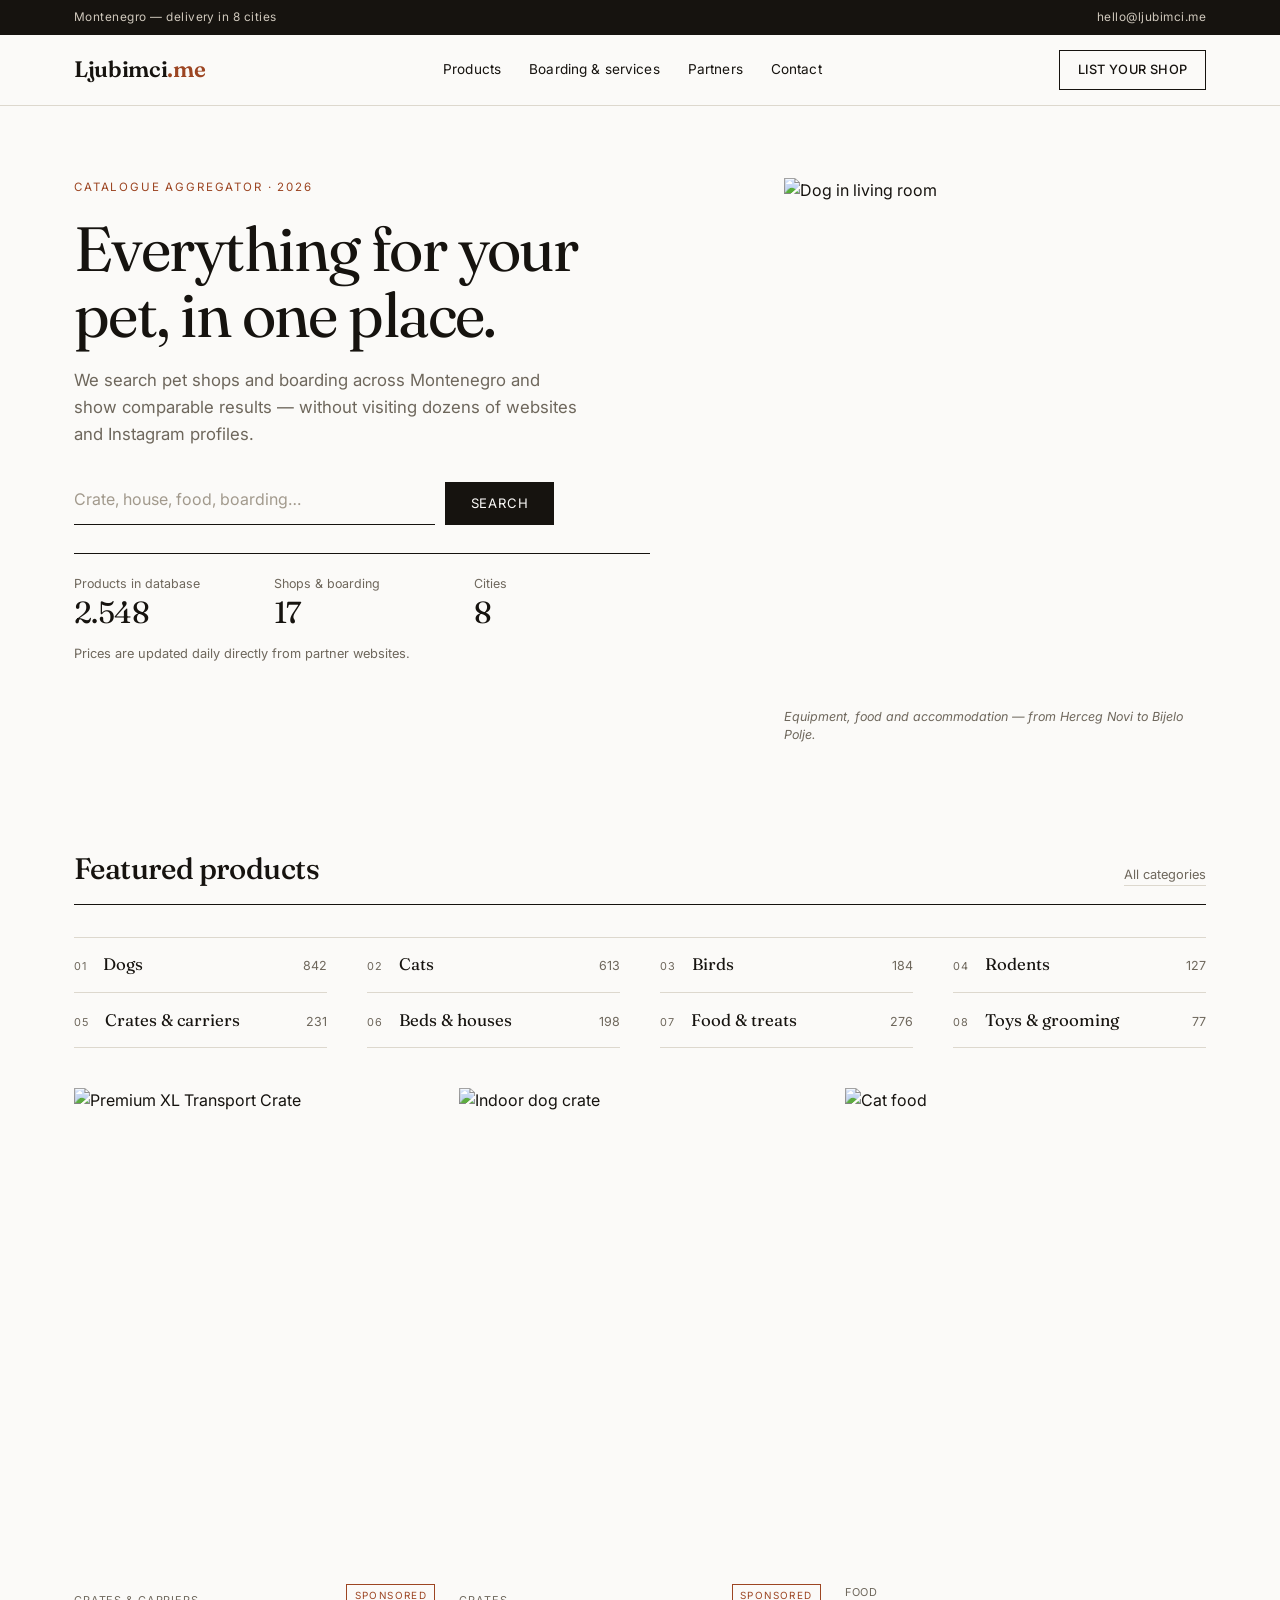
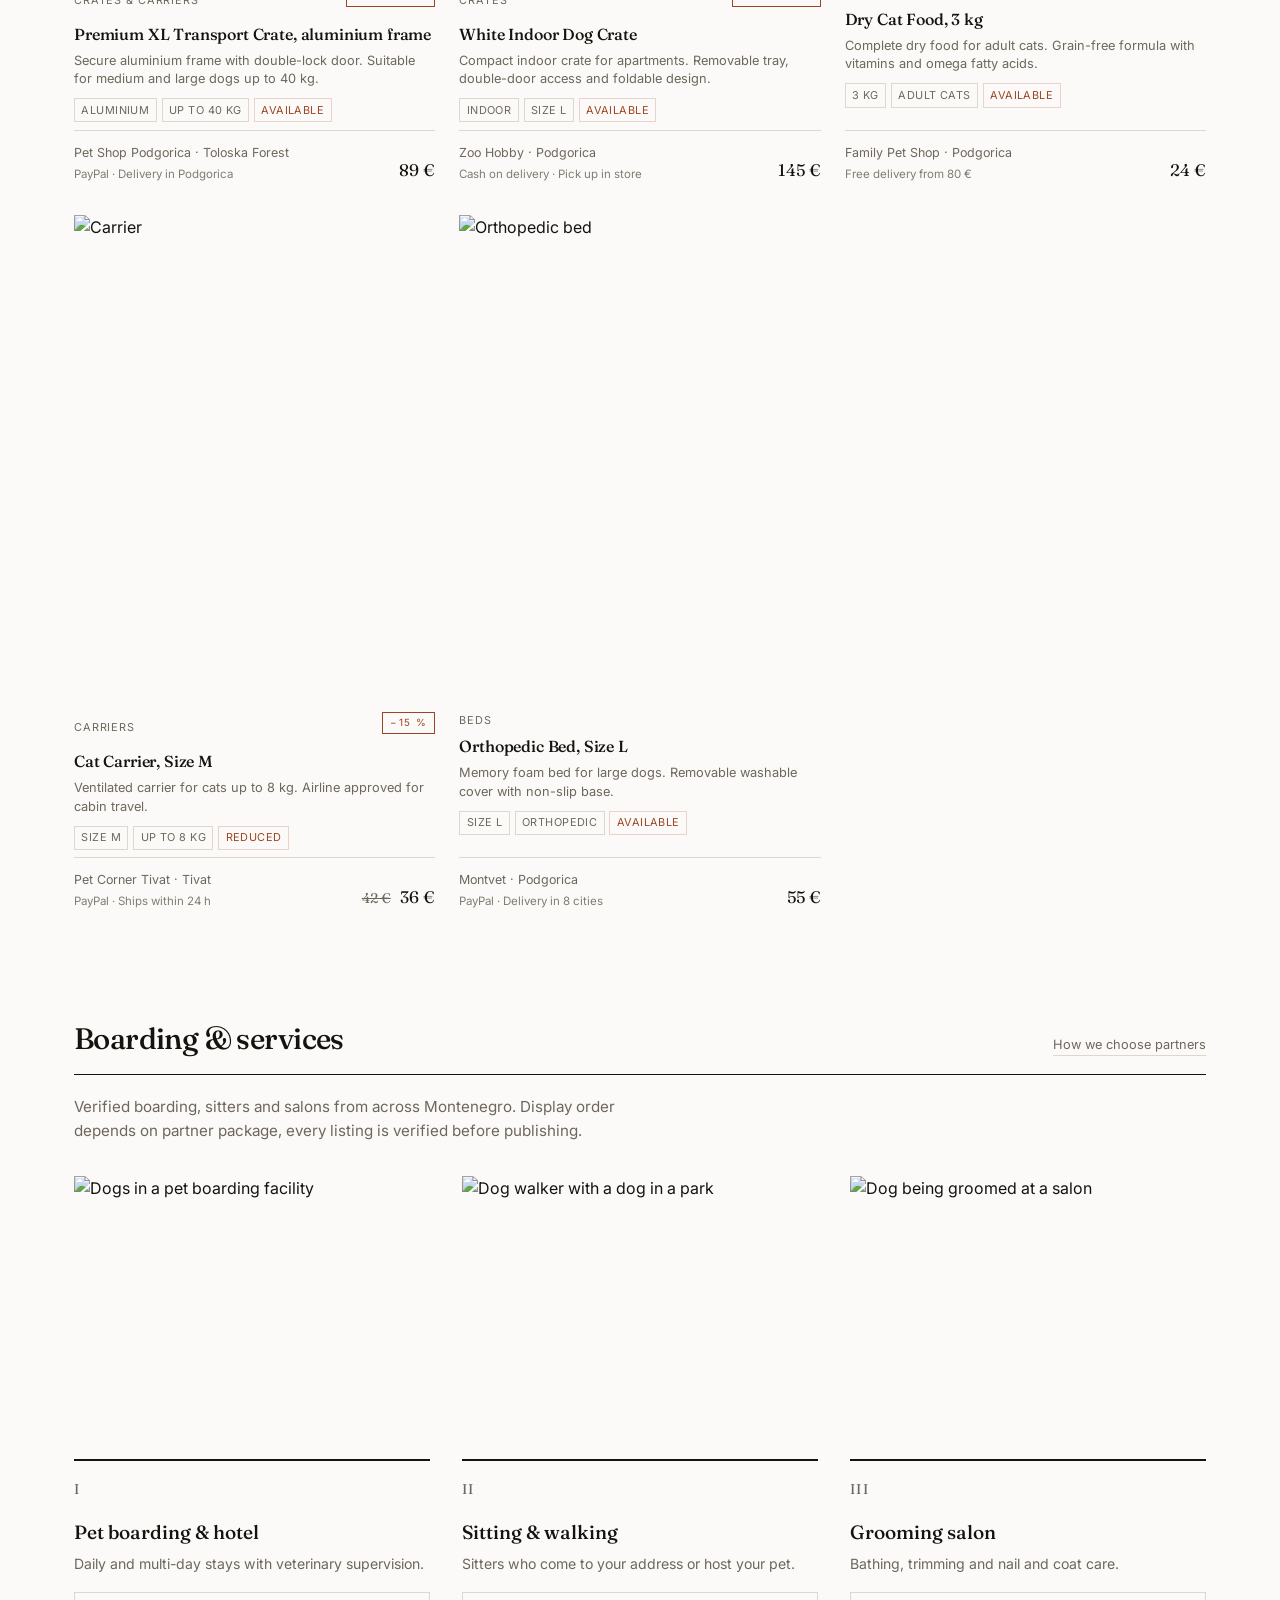
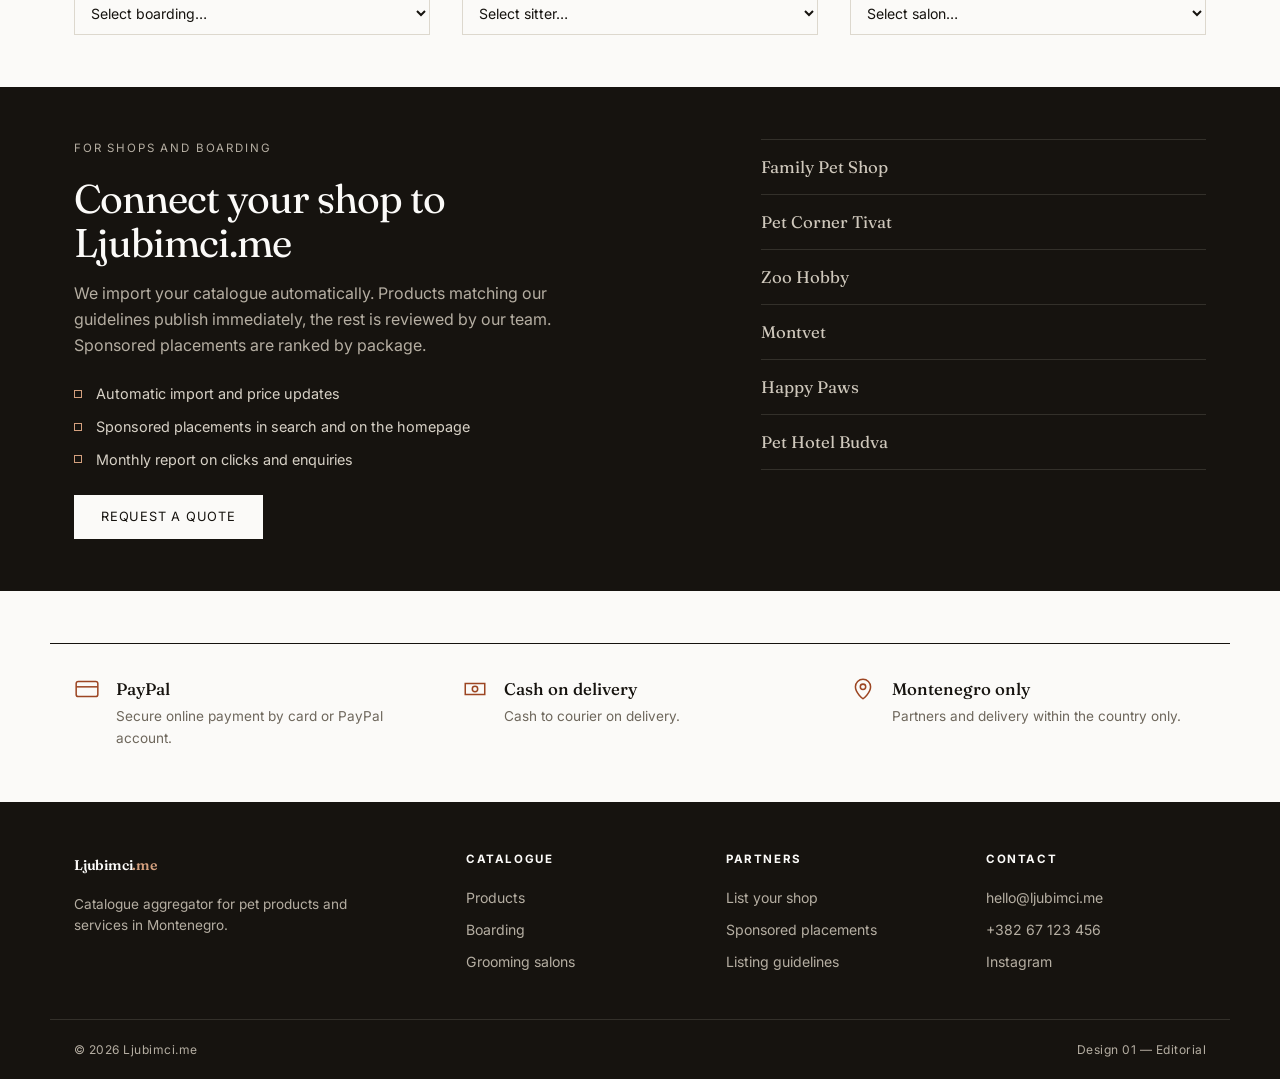
==== designs/01-editorial/index.html @ 00465221 "Add Ljubimci.me landing page prototypes hub and eight designs." ====
<!DOCTYPE html>
<html lang="en">
<head>
<meta charset="UTF-8">
<meta name="viewport" content="width=device-width, initial-scale=1.0">
<meta name="description" content="Ljubimci.me — all pet shops and boarding in Montenegro in one place.">
<title>Ljubimci.me — Editorial</title>
<link rel="preconnect" href="https://fonts.googleapis.com">
<link rel="preconnect" href="https://fonts.gstatic.com" crossorigin>
<link href="https://fonts.googleapis.com/css2?family=Fraunces:opsz,wght@9..144,400;9..144,500;9..144,600&family=Inter:wght@400;500;600&display=swap" rel="stylesheet">
<link rel="stylesheet" href="../../shared/reset.css">
<link rel="stylesheet" href="styles.css">
</head>
<body>

<div class="topline">
  <div class="wrap topline__in">
    <span>Montenegro — delivery in 8 cities</span>
    <a href="mailto:hello@ljubimci.me">hello@ljubimci.me</a>
  </div>
</div>

<header class="masthead">
  <div class="wrap masthead__in">
    <a href="#" class="wordmark">Ljubimci<em>.me</em></a>
    <input type="checkbox" id="nav" class="navcheck sr-only">
    <label for="nav" class="burger" aria-label="Menu"><span></span><span></span></label>
    <nav class="nav">
      <a href="#proizvodi">Products</a>
      <a href="#usluge">Boarding & services</a>
      <a href="#partneri">Partners</a>
      <a href="#kontakt">Contact</a>
    </nav>
    <a href="#partneri" class="masthead__cta">List your shop</a>
  </div>
</header>

<main>

  <section class="lede">
    <div class="wrap lede__grid">
      <div class="lede__text">
        <p class="kicker">Catalogue aggregator · 2026</p>
        <h1>Everything for your pet, in one place.</h1>
        <p class="standfirst">We search pet shops and boarding across Montenegro and show comparable results — without visiting dozens of websites and Instagram profiles.</p>
        <form class="find" role="search">
          <label for="q" class="sr-only">Search</label>
          <input id="q" type="search" placeholder="Crate, house, food, boarding…">
          <button type="submit">Search</button>
        </form>
        <div class="lede__meta">
          <dl>
            <div><dt>Products in database</dt><dd>2.548</dd></div>
            <div><dt>Shops & boarding</dt><dd>17</dd></div>
            <div><dt>Cities</dt><dd>8</dd></div>
          </dl>
          <p class="lede__note">Prices are updated daily directly from partner websites.</p>
        </div>
      </div>
      <aside class="lede__aside">
        <figure class="lede__photo">
          <img src="https://images.unsplash.com/photo-1450778869180-41d0601e046e?w=800&amp;h=1000&amp;fit=crop" alt="Dog in living room">
          <figcaption>Equipment, food and accommodation — from Herceg Novi to Bijelo Polje.</figcaption>
        </figure>
      </aside>
    </div>
  </section>

  <section class="section" id="proizvodi">
    <div class="wrap">
      <div class="rule">
        <h2>Featured products</h2>
        <a href="#" class="rule__link">All categories</a>
      </div>

      <nav class="cats" aria-label="Categories">
        <ol class="cats__list">
          <li><a href="#"><span>01</span> Dogs <em>842</em></a></li>
          <li><a href="#"><span>02</span> Cats <em>613</em></a></li>
          <li><a href="#"><span>03</span> Birds <em>184</em></a></li>
          <li><a href="#"><span>04</span> Rodents <em>127</em></a></li>
          <li><a href="#"><span>05</span> Crates & carriers <em>231</em></a></li>
          <li><a href="#"><span>06</span> Beds & houses <em>198</em></a></li>
          <li><a href="#"><span>07</span> Food & treats <em>276</em></a></li>
          <li><a href="#"><span>08</span> Toys & grooming <em>77</em></a></li>
        </ol>
      </nav>

      <div class="products">
        <article class="product">
          <a href="#">
            <img src="https://images.pexels.com/photos/28468158/pexels-photo-28468158.jpeg?auto=compress&amp;cs=tinysrgb&amp;w=700" alt="Premium XL Transport Crate">
            <div class="product__body">
              <div class="product__top">
                <span class="product__cat">Crates & carriers</span>
                <span class="tag">Sponsored</span>
              </div>
              <h3>Premium XL Transport Crate, aluminium frame</h3>
              <p class="product__desc">Secure aluminium frame with double-lock door. Suitable for medium and large dogs up to 40 kg.</p>
              <ul class="product__specs">
                <li>Aluminium</li>
                <li>Up to 40 kg</li>
                <li>Available</li>
              </ul>
              <footer class="product__foot">
                <div>
                  <p class="byline">Pet Shop Podgorica · Toloska Forest</p>
                  <p class="product__meta">PayPal · Delivery in Podgorica</p>
                </div>
                <p class="price">89 €</p>
              </footer>
            </div>
          </a>
        </article>
        <article class="product">
          <a href="#">
            <img src="https://images.pexels.com/photos/28922232/pexels-photo-28922232.jpeg?auto=compress&amp;cs=tinysrgb&amp;w=700" alt="Indoor dog crate">
            <div class="product__body">
              <div class="product__top">
                <span class="product__cat">Crates</span>
                <span class="tag">Sponsored</span>
              </div>
              <h3>White Indoor Dog Crate</h3>
              <p class="product__desc">Compact indoor crate for apartments. Removable tray, double-door access and foldable design.</p>
              <ul class="product__specs">
                <li>Indoor</li>
                <li>Size L</li>
                <li>Available</li>
              </ul>
              <footer class="product__foot">
                <div>
                  <p class="byline">Zoo Hobby · Podgorica</p>
                  <p class="product__meta">Cash on delivery · Pick up in store</p>
                </div>
                <p class="price">145 €</p>
              </footer>
            </div>
          </a>
        </article>
        <article class="product">
          <a href="#">
            <img src="https://images.unsplash.com/photo-1558993457-4bc6ec2c3734?w=700&amp;h=700&amp;fit=crop" alt="Cat food">
            <div class="product__body">
              <span class="product__cat">Food</span>
              <h3>Dry Cat Food, 3 kg</h3>
              <p class="product__desc">Complete dry food for adult cats. Grain-free formula with vitamins and omega fatty acids.</p>
              <ul class="product__specs">
                <li>3 kg</li>
                <li>Adult cats</li>
                <li>Available</li>
              </ul>
              <footer class="product__foot">
                <div>
                  <p class="byline">Family Pet Shop · Podgorica</p>
                  <p class="product__meta">Free delivery from 80 €</p>
                </div>
                <p class="price">24 €</p>
              </footer>
            </div>
          </a>
        </article>
        <article class="product">
          <a href="#">
            <img src="https://images.pexels.com/photos/10875389/pexels-photo-10875389.jpeg?auto=compress&amp;cs=tinysrgb&amp;w=700" alt="Carrier">
            <div class="product__body">
              <div class="product__top">
                <span class="product__cat">Carriers</span>
                <span class="tag tag--sale">−15 %</span>
              </div>
              <h3>Cat Carrier, Size M</h3>
              <p class="product__desc">Ventilated carrier for cats up to 8 kg. Airline approved for cabin travel.</p>
              <ul class="product__specs">
                <li>Size M</li>
                <li>Up to 8 kg</li>
                <li>Reduced</li>
              </ul>
              <footer class="product__foot">
                <div>
                  <p class="byline">Pet Corner Tivat · Tivat</p>
                  <p class="product__meta">PayPal · Ships within 24 h</p>
                </div>
                <p class="price"><s>42 €</s> 36 €</p>
              </footer>
            </div>
          </a>
        </article>
        <article class="product">
          <a href="#">
            <img src="https://images.unsplash.com/photo-1562039479-3d5221c1511f?w=700&amp;h=700&amp;fit=crop" alt="Orthopedic bed">
            <div class="product__body">
              <span class="product__cat">Beds</span>
              <h3>Orthopedic Bed, Size L</h3>
              <p class="product__desc">Memory foam bed for large dogs. Removable washable cover with non-slip base.</p>
              <ul class="product__specs">
                <li>Size L</li>
                <li>Orthopedic</li>
                <li>Available</li>
              </ul>
              <footer class="product__foot">
                <div>
                  <p class="byline">Montvet · Podgorica</p>
                  <p class="product__meta">PayPal · Delivery in 8 cities</p>
                </div>
                <p class="price">55 €</p>
              </footer>
            </div>
          </a>
        </article>
      </div>
    </div>
  </section>

  <section class="section" id="usluge">
    <div class="wrap">
      <div class="rule">
        <h2>Boarding & services</h2>
        <a href="#" class="rule__link">How we choose partners</a>
      </div>
      <p class="section__intro">Verified boarding, sitters and salons from across Montenegro. Display order depends on partner package, every listing is verified before publishing.</p>

      <div class="svc">
        <article>
          <figure class="svc__photo">
            <img src="https://images.unsplash.com/photo-1548199973-03cce0bbc87b?w=600&amp;h=450&amp;fit=crop" alt="Dogs in a pet boarding facility">
          </figure>
          <div class="svc__body">
            <p class="svc__num">I</p>
            <h3>Pet boarding & hotel</h3>
            <p>Daily and multi-day stays with veterinary supervision.</p>
            <label class="sr-only" for="s1">Select boarding</label>
            <select id="s1">
              <option>Select boarding…</option>
              <option>Happy Paws, Podgorica — from 15 €/day</option>
              <option>Pet Hotel Budva — from 12 €/day</option>
              <option>Care4Pets, Nikšić — from 10 €/day</option>
            </select>
          </div>
        </article>
        <article>
          <figure class="svc__photo">
            <img src="https://images.pexels.com/photos/9078745/pexels-photo-9078745.jpeg?auto=compress&amp;cs=tinysrgb&amp;w=600&amp;h=450&amp;fit=crop" alt="Dog walker with a dog in a park">
          </figure>
          <div class="svc__body">
            <p class="svc__num">II</p>
            <h3>Sitting & walking</h3>
            <p>Sitters who come to your address or host your pet.</p>
            <label class="sr-only" for="s2">Select sitter</label>
            <select id="s2">
              <option>Select sitter…</option>
              <option>Pet Sitter CG — from 8 €/hr</option>
              <option>Pets on Holiday — from 7 €/hr</option>
            </select>
          </div>
        </article>
        <article>
          <figure class="svc__photo">
            <img src="https://images.pexels.com/photos/6235243/pexels-photo-6235243.jpeg?auto=compress&amp;cs=tinysrgb&amp;w=600&amp;h=450&amp;fit=crop" alt="Dog being groomed at a salon">
          </figure>
          <div class="svc__body">
            <p class="svc__num">III</p>
            <h3>Grooming salon</h3>
            <p>Bathing, trimming and nail and coat care.</p>
            <label class="sr-only" for="s3">Select salon</label>
            <select id="s3">
              <option>Select salon…</option>
              <option>Happy Paws Salon — from 20 €</option>
              <option>Pet Style Bar, Tivat — from 18 €</option>
            </select>
          </div>
        </article>
      </div>
    </div>
  </section>

  <section class="section section--dark" id="partneri">
    <div class="wrap partner">
      <div>
        <p class="kicker kicker--light">For shops and boarding</p>
        <h2>Connect your shop to Ljubimci.me</h2>
        <p>We import your catalogue automatically. Products matching our guidelines publish immediately, the rest is reviewed by our team. Sponsored placements are ranked by package.</p>
        <ul class="ticks">
          <li>Automatic import and price updates</li>
          <li>Sponsored placements in search and on the homepage</li>
          <li>Monthly report on clicks and enquiries</li>
        </ul>
        <a href="#kontakt" class="btn-light">Request a quote</a>
      </div>
      <ul class="roster">
        <li>Family Pet Shop</li>
        <li>Pet Corner Tivat</li>
        <li>Zoo Hobby</li>
        <li>Montvet</li>
        <li>Happy Paws</li>
        <li>Pet Hotel Budva</li>
      </ul>
    </div>
  </section>

  <section class="section">
    <div class="wrap pay">
      <div class="pay__item">
        <svg viewBox="0 0 24 24" fill="none" stroke="currentColor" stroke-width="1.4" aria-hidden="true"><rect x="2" y="5" width="20" height="14" rx="2"/><path d="M2 10h20"/></svg>
        <div><h3>PayPal</h3><p>Secure online payment by card or PayPal account.</p></div>
      </div>
      <div class="pay__item">
        <svg viewBox="0 0 24 24" fill="none" stroke="currentColor" stroke-width="1.4" aria-hidden="true"><path d="M3 7h18v10H3z"/><circle cx="12" cy="12" r="2.5"/></svg>
        <div><h3>Cash on delivery</h3><p>Cash to courier on delivery.</p></div>
      </div>
      <div class="pay__item">
        <svg viewBox="0 0 24 24" fill="none" stroke="currentColor" stroke-width="1.4" aria-hidden="true"><path d="M12 21s7-5.2 7-11a7 7 0 1 0-14 0c0 5.8 7 11 7 11z"/><circle cx="12" cy="10" r="2.5"/></svg>
        <div><h3>Montenegro only</h3><p>Partners and delivery within the country only.</p></div>
      </div>
    </div>
  </section>

</main>

<footer class="foot" id="kontakt">
  <div class="wrap foot__in">
    <div>
      <a href="#" class="wordmark wordmark--light">Ljubimci<em>.me</em></a>
      <p>Catalogue aggregator for pet products and services in Montenegro.</p>
    </div>
    <div>
      <h4>Catalogue</h4>
      <a href="#proizvodi">Products</a>
      <a href="#usluge">Boarding</a>
      <a href="#usluge">Grooming salons</a>
    </div>
    <div>
      <h4>Partners</h4>
      <a href="#partneri">List your shop</a>
      <a href="#partneri">Sponsored placements</a>
      <a href="#partneri">Listing guidelines</a>
    </div>
    <div>
      <h4>Contact</h4>
      <a href="mailto:hello@ljubimci.me">hello@ljubimci.me</a>
      <a href="tel:+38267123456">+382 67 123 456</a>
      <a href="#">Instagram</a>
    </div>
  </div>
  <div class="wrap foot__base"><p>© 2026 Ljubimci.me</p><p>Design 01 — Editorial</p></div>
</footer>

</body>
</html>
---- designs/01-editorial/styles.css ----
/* ==========================================================================
   Design 01 — Editorial
   Serif display type, hairline rules, asymmetric magazine grid, ink on paper.
   ========================================================================== */

:root {
  --ink: #16130F;
  --paper: #FBFAF8;
  --tint: #F2EFE9;
  --rust: #9C4522;
  --line: #DDD8CE;
  --muted: #6E675C;
  --serif: 'Fraunces', Georgia, serif;
  --sans: 'Inter', system-ui, sans-serif;
  --wrap: 1180px;
}

body {
  font-family: var(--sans);
  background: var(--paper);
  color: var(--ink);
  line-height: 1.6;
  font-size: 16px;
}

.wrap {
  width: 100%;
  max-width: var(--wrap);
  margin-inline: auto;
  padding-inline: 1.5rem;
}

/* --- staggered entrance ------------------------------------------------- */
@keyframes rise {
  from { opacity: 0; transform: translateY(14px); }
  to   { opacity: 1; transform: none; }
}

.lede__text > *,
.lede__aside {
  animation: rise 0.7s cubic-bezier(0.2, 0.7, 0.3, 1) backwards;
}
.lede__text > *:nth-child(1) { animation-delay: 0.05s; }
.lede__text > *:nth-child(2) { animation-delay: 0.12s; }
.lede__text > *:nth-child(3) { animation-delay: 0.19s; }
.lede__text > *:nth-child(4) { animation-delay: 0.26s; }
.lede__text > *:nth-child(5) { animation-delay: 0.33s; }
.lede__aside { animation-delay: 0.3s; }

/* --- topline ------------------------------------------------------------ */
.topline {
  background: var(--ink);
  color: #CFC8BC;
  font-size: 0.74rem;
  letter-spacing: 0.04em;
}

.topline__in {
  display: flex;
  justify-content: space-between;
  gap: 1rem;
  padding-block: 0.5rem;
}

.topline a:hover { color: #fff; }

/* --- masthead ---------------------------------------------------------- */
.masthead {
  border-bottom: 1px solid var(--line);
  background: var(--paper);
  position: sticky;
  top: 0;
  z-index: 50;
}

.masthead__in {
  display: flex;
  align-items: center;
  justify-content: space-between;
  gap: 1.25rem;
  min-height: 70px;
}

.wordmark {
  font-family: var(--serif);
  font-size: 1.4rem;
  font-weight: 600;
  letter-spacing: -0.015em;
}

.wordmark em { color: var(--rust); font-style: normal; }
.wordmark--light { color: var(--paper); }
.wordmark--light em { color: #D4A07E; }

.nav { display: none; gap: 1.75rem; }

.nav a {
  font-size: 0.85rem;
  letter-spacing: 0.01em;
  padding-block: 0.3rem;
  border-bottom: 1px solid transparent;
  transition: border-color 0.25s;
}

.nav a:hover { border-color: var(--ink); }

.masthead__cta {
  display: none;
  font-size: 0.8rem;
  font-weight: 500;
  letter-spacing: 0.03em;
  text-transform: uppercase;
  border: 1px solid var(--ink);
  padding: 0.55rem 1.1rem;
  transition: background 0.25s, color 0.25s;
}

.masthead__cta:hover { background: var(--ink); color: var(--paper); }

.burger { display: grid; gap: 6px; padding: 0.5rem 0; cursor: pointer; }
.burger span { width: 26px; height: 1px; background: var(--ink); transition: transform 0.25s, opacity 0.25s; }
.navcheck:checked ~ .burger span:first-child { transform: translateY(3.5px) rotate(6deg); }
.navcheck:checked ~ .burger span:last-child { transform: translateY(-3.5px) rotate(-6deg); }

.navcheck:checked ~ .nav {
  display: grid;
  position: absolute;
  inset: 70px 0 auto;
  background: var(--paper);
  border-bottom: 1px solid var(--line);
  padding: 1rem 1.5rem 1.5rem;
  gap: 0;
}

.navcheck:checked ~ .nav a { border-bottom: 1px solid var(--line); padding-block: 0.85rem; }

/* --- lede -------------------------------------------------------------- */
.lede { padding-block: 3rem 2.5rem; }

.lede__grid { display: grid; gap: 2.5rem; }

.kicker {
  font-size: 0.72rem;
  letter-spacing: 0.16em;
  text-transform: uppercase;
  color: var(--rust);
  margin-bottom: 1.25rem;
}

.kicker--light { color: #D4A07E; }

.lede h1 {
  font-family: var(--serif);
  font-weight: 400;
  font-size: clamp(2.1rem, 6vw, 3.9rem);
  line-height: 1.05;
  letter-spacing: -0.025em;
  margin-bottom: 1.25rem;
  max-width: 15ch;
}

.standfirst {
  font-size: 1.05rem;
  color: var(--muted);
  max-width: 46ch;
  margin-bottom: 1.75rem;
}

.find { display: grid; gap: 0.6rem; max-width: 30rem; }

.find input {
  border: 0;
  border-bottom: 1px solid var(--ink);
  background: transparent;
  padding: 0.7rem 0;
  font-size: 1rem;
}

.find input::placeholder { color: #A29A8D; }
.find input:focus { outline: none; border-bottom-width: 2px; }

.find button {
  justify-self: start;
  background: var(--ink);
  color: var(--paper);
  padding: 0.7rem 1.6rem;
  font-size: 0.82rem;
  letter-spacing: 0.06em;
  text-transform: uppercase;
  transition: background 0.25s;
}

.find button:hover { background: var(--rust); }

.lede__aside {
  display: flex;
  flex-direction: column;
  gap: 1.5rem;
}

.lede__photo {
  margin: 0;
  overflow: hidden;
}

.lede__photo img {
  display: block;
  width: 100%;
  aspect-ratio: 4 / 5;
  object-fit: cover;
}

.lede__photo figcaption {
  margin-top: 0.65rem;
  font-size: 0.78rem;
  color: var(--muted);
  font-style: italic;
  line-height: 1.45;
}

.lede__meta {
  margin-top: 1.75rem;
  padding-top: 1.25rem;
  border-top: 1px solid var(--ink);
  max-width: 36rem;
}

.lede__meta dl {
  display: grid;
  grid-template-columns: repeat(3, minmax(0, 1fr));
  gap: 1rem 1.5rem;
}

.lede__meta dt { font-size: 0.78rem; color: var(--muted); }

.lede__meta dd {
  font-family: var(--serif);
  font-size: clamp(1.5rem, 4vw, 1.9rem);
  line-height: 1;
  letter-spacing: -0.02em;
  margin-top: 0.2rem;
}

.lede__note {
  margin-top: 1rem;
  font-size: 0.8rem;
  color: var(--muted);
}


/* --- sections ---------------------------------------------------------- */
.section { padding-block: 3.25rem; }
.section--tint { background: var(--tint); }

.section--dark {
  background: var(--ink);
  color: var(--paper);
}

.rule {
  display: flex;
  align-items: baseline;
  justify-content: space-between;
  gap: 1rem;
  border-bottom: 1px solid var(--ink);
  padding-bottom: 0.75rem;
  margin-bottom: 2rem;
}

.rule h2 {
  font-family: var(--serif);
  font-weight: 500;
  font-size: clamp(1.35rem, 3vw, 1.85rem);
  letter-spacing: -0.02em;
}

.rule__link { font-size: 0.8rem; color: var(--muted); border-bottom: 1px solid var(--line); }
.rule__link:hover { color: var(--rust); border-color: var(--rust); }

.section__intro {
  color: var(--muted);
  max-width: 58ch;
  margin: -0.75rem 0 2rem;
  font-size: 0.95rem;
}

/* --- categories + product columns -------------------------------------- */
.tag {
  display: inline-block;
  font-size: 0.62rem;
  letter-spacing: 0.14em;
  text-transform: uppercase;
  color: var(--rust);
  border: 1px solid currentColor;
  padding: 0.15rem 0.45rem;
  margin-bottom: 0.6rem;
}

.cats { margin-bottom: 2.5rem; }

.cats__list {
  display: grid;
  grid-template-columns: 1fr;
  border-top: 1px solid var(--line);
}

.cats__list li { border-bottom: 1px solid var(--line); }

.cats__list a {
  display: flex;
  align-items: baseline;
  gap: 1rem;
  padding: 0.85rem 0;
  font-family: var(--serif);
  font-size: 1.05rem;
  transition: color 0.25s, padding-inline 0.25s;
}

.cats__list a:hover { color: var(--rust); padding-inline: 0.35rem; }

.cats__list span {
  font-family: var(--sans);
  font-size: 0.68rem;
  color: var(--muted);
  letter-spacing: 0.1em;
  flex-shrink: 0;
}

.cats__list em {
  margin-left: auto;
  font-family: var(--sans);
  font-style: normal;
  font-size: 0.78rem;
  color: var(--muted);
}

.products {
  display: grid;
  grid-template-columns: repeat(2, minmax(0, 1fr));
  gap: 2rem 1.25rem;
}

.product { display: flex; }

.product img {
  width: 100%;
  aspect-ratio: 3 / 4;
  object-fit: cover;
  filter: saturate(0.92);
  transition: filter 0.4s;
}

.product a:hover img { filter: saturate(1.1); }

.product__body {
  display: flex;
  flex-direction: column;
  gap: 0.45rem;
  padding-top: 0.9rem;
  flex: 1;
}

.product__top {
  display: flex;
  align-items: center;
  justify-content: space-between;
  gap: 0.5rem;
  flex-wrap: wrap;
}

.product__cat {
  font-size: 0.68rem;
  letter-spacing: 0.08em;
  text-transform: uppercase;
  color: var(--muted);
}

.tag--sale { color: var(--rust); border-color: var(--rust); }

.product h3 {
  font-family: var(--serif);
  font-weight: 500;
  font-size: 1rem;
  line-height: 1.3;
  letter-spacing: -0.01em;
}

.product__desc {
  font-size: 0.8rem;
  color: var(--muted);
  line-height: 1.45;
}

.product__specs {
  display: flex;
  flex-wrap: wrap;
  gap: 0.3rem;
  margin-top: 0.15rem;
}

.product__specs li {
  font-size: 0.68rem;
  letter-spacing: 0.04em;
  text-transform: uppercase;
  border: 1px solid var(--line);
  padding: 0.15rem 0.4rem;
  color: var(--muted);
}

.product__specs li:last-child { color: var(--rust); border-color: #E8D4CB; }

.product__foot {
  display: flex;
  align-items: flex-end;
  justify-content: space-between;
  gap: 0.75rem;
  margin-top: auto;
  padding-top: 0.75rem;
  border-top: 1px solid var(--line);
}

.byline { font-size: 0.78rem; color: var(--muted); }

.product__meta {
  font-size: 0.72rem;
  color: var(--muted);
  margin-top: 0.15rem;
  opacity: 0.85;
}

.price {
  font-family: var(--serif);
  font-size: 1.05rem;
  white-space: nowrap;
  flex-shrink: 0;
}

.price s { color: var(--muted); font-size: 0.88rem; margin-right: 0.35rem; }

.product a {
  display: flex;
  flex-direction: column;
  height: 100%;
}

/* --- services ---------------------------------------------------------- */
.svc { display: grid; gap: 2rem; }

.svc article {
  display: flex;
  flex-direction: column;
}

.svc__photo {
  margin: 0;
  overflow: hidden;
}

.svc__photo img {
  display: block;
  width: 100%;
  aspect-ratio: 4 / 3;
  object-fit: cover;
  filter: saturate(0.9);
  transition: filter 0.4s;
}

.svc article:hover .svc__photo img { filter: saturate(1.05); }

.svc__body {
  border-top: 2px solid var(--ink);
  padding-top: 1.1rem;
  margin-top: 1rem;
  flex: 1;
}

.svc__num {
  font-family: var(--serif);
  font-size: 0.85rem;
  letter-spacing: 0.1em;
  color: var(--rust);
  margin-bottom: 0.5rem;
}

.svc h3 { font-family: var(--serif); font-weight: 500; font-size: 1.2rem; margin-bottom: 0.35rem; }
.svc p { font-size: 0.88rem; color: var(--muted); margin-bottom: 1rem; }

.svc select {
  width: 100%;
  border: 1px solid var(--line);
  background: var(--paper);
  padding: 0.7rem 0.75rem;
  font-size: 0.88rem;
}

.svc select:focus { outline: none; border-color: var(--ink); }

/* --- partner ----------------------------------------------------------- */
.partner { display: grid; gap: 2.5rem; }

.partner h2 {
  font-family: var(--serif);
  font-weight: 400;
  font-size: clamp(1.7rem, 4vw, 2.5rem);
  line-height: 1.1;
  letter-spacing: -0.025em;
  margin-bottom: 1rem;
  max-width: 20ch;
}

.partner > div > p { color: #B5AEA2; max-width: 50ch; }

.ticks { margin: 1.5rem 0; display: grid; gap: 0.6rem; }

.ticks li {
  position: relative;
  padding-left: 1.4rem;
  font-size: 0.9rem;
  color: #D7D1C6;
}

.ticks li::before {
  content: '';
  position: absolute;
  left: 0;
  top: 0.55em;
  width: 8px;
  height: 8px;
  border: 1px solid #D4A07E;
}

.btn-light {
  display: inline-block;
  background: var(--paper);
  color: var(--ink);
  padding: 0.75rem 1.7rem;
  font-size: 0.8rem;
  letter-spacing: 0.06em;
  text-transform: uppercase;
  transition: background 0.25s;
}

.btn-light:hover { background: #D4A07E; }

.roster { display: grid; gap: 0; align-content: start; }

.roster li {
  border-top: 1px solid #33302A;
  padding: 0.85rem 0;
  font-family: var(--serif);
  font-size: 1.05rem;
  color: #CFC8BC;
}

.roster li:last-child { border-bottom: 1px solid #33302A; }

/* --- payment ----------------------------------------------------------- */
.pay { display: grid; gap: 1.75rem; border-top: 1px solid var(--ink); padding-top: 2rem; }
.pay__item { display: flex; gap: 1rem; align-items: flex-start; }
.pay__item svg { width: 26px; height: 26px; flex-shrink: 0; color: var(--rust); }
.pay__item h3 { font-family: var(--serif); font-weight: 500; font-size: 1.05rem; margin-bottom: 0.2rem; }
.pay__item p { font-size: 0.85rem; color: var(--muted); }

/* --- footer ------------------------------------------------------------ */
.foot { background: var(--ink); color: #B5AEA2; padding-top: 3rem; }
.foot__in { display: grid; gap: 2rem; padding-bottom: 2.5rem; }
.foot__in > div > p { font-size: 0.85rem; margin-top: 0.75rem; max-width: 34ch; }

.foot h4 {
  font-size: 0.72rem;
  letter-spacing: 0.14em;
  text-transform: uppercase;
  color: var(--paper);
  margin-bottom: 0.9rem;
}

.foot__in a { display: block; font-size: 0.88rem; padding-block: 0.3rem; }
.foot__in a:hover { color: var(--paper); }

.foot__base {
  display: flex;
  justify-content: space-between;
  gap: 1rem;
  border-top: 1px solid #33302A;
  padding-block: 1.25rem;
  font-size: 0.75rem;
  letter-spacing: 0.04em;
}

/* --- breakpoints ------------------------------------------------------- */
@media (min-width: 640px) {
  .find { grid-template-columns: 1fr auto; align-items: end; }
  .cats__list { grid-template-columns: repeat(2, 1fr); column-gap: 2rem; }
  .cats__list li:nth-child(odd) { border-right: 0; }
  .products { grid-template-columns: repeat(3, minmax(0, 1fr)); gap: 2rem 1.5rem; }
  .svc { grid-template-columns: repeat(3, 1fr); }
  .pay { grid-template-columns: repeat(3, 1fr); gap: 2rem; }
  .foot__in { grid-template-columns: repeat(2, 1fr); }
}

@media (min-width: 1024px) {
  .burger { display: none; }
  .nav, .masthead__cta { display: flex; }
  .navcheck:checked ~ .nav { position: static; inset: auto; border: 0; padding: 0; display: flex; }
  .navcheck:checked ~ .nav a { border-bottom: 1px solid transparent; padding-block: 0.3rem; }

  .lede { padding-block: 4.5rem 3rem; }
  .lede__grid { grid-template-columns: minmax(0, 1.55fr) minmax(0, 1fr); gap: 3.5rem; align-items: start; }
  .lede__photo img { aspect-ratio: 3 / 4; max-height: 520px; }

  .cats__list { grid-template-columns: repeat(4, 1fr); column-gap: 2.5rem; }
  .cats__list li:nth-child(4) { border-bottom: 1px solid var(--line); }
  .products { grid-template-columns: repeat(3, minmax(0, 1fr)); gap: 2rem 1.5rem; }
  .foot__in { grid-template-columns: 1.6fr 1fr 1fr 1fr; gap: 2.5rem; }
  .partner { grid-template-columns: 1.4fr 1fr; gap: 4rem; }
}
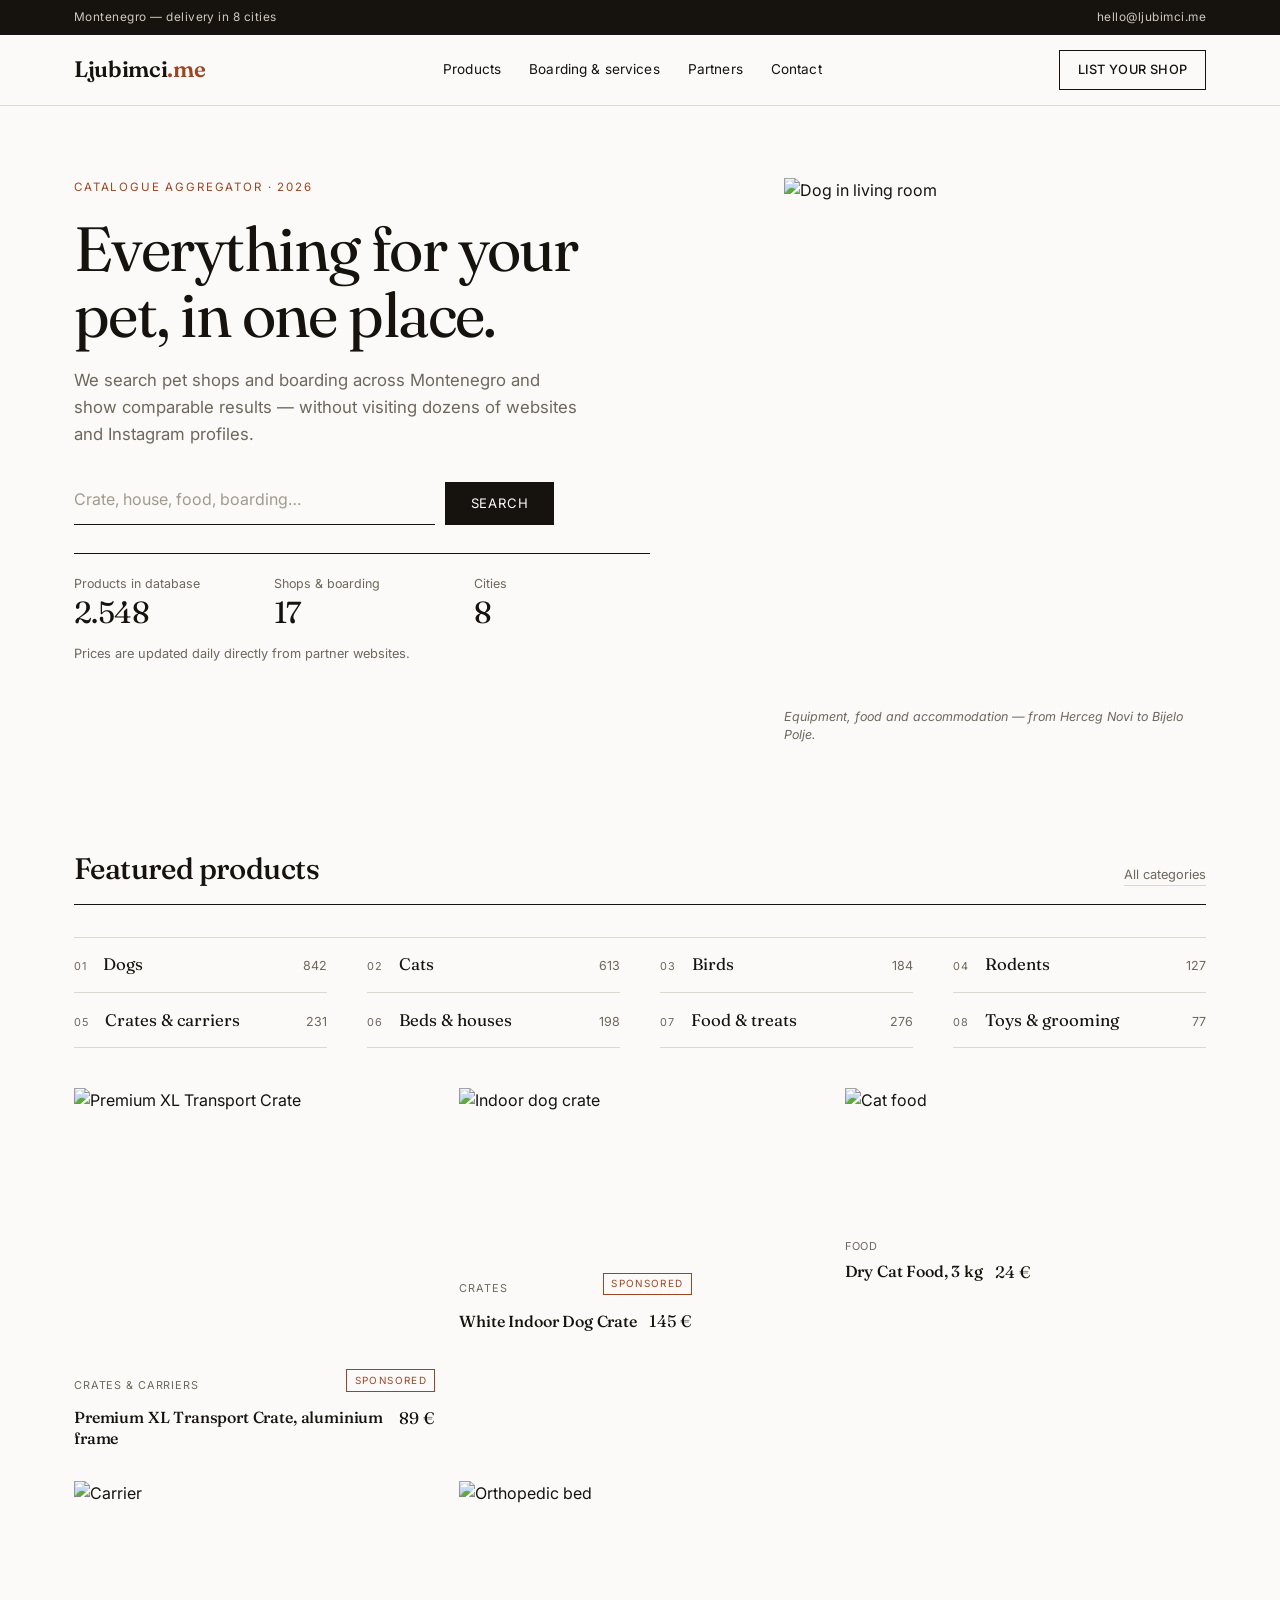
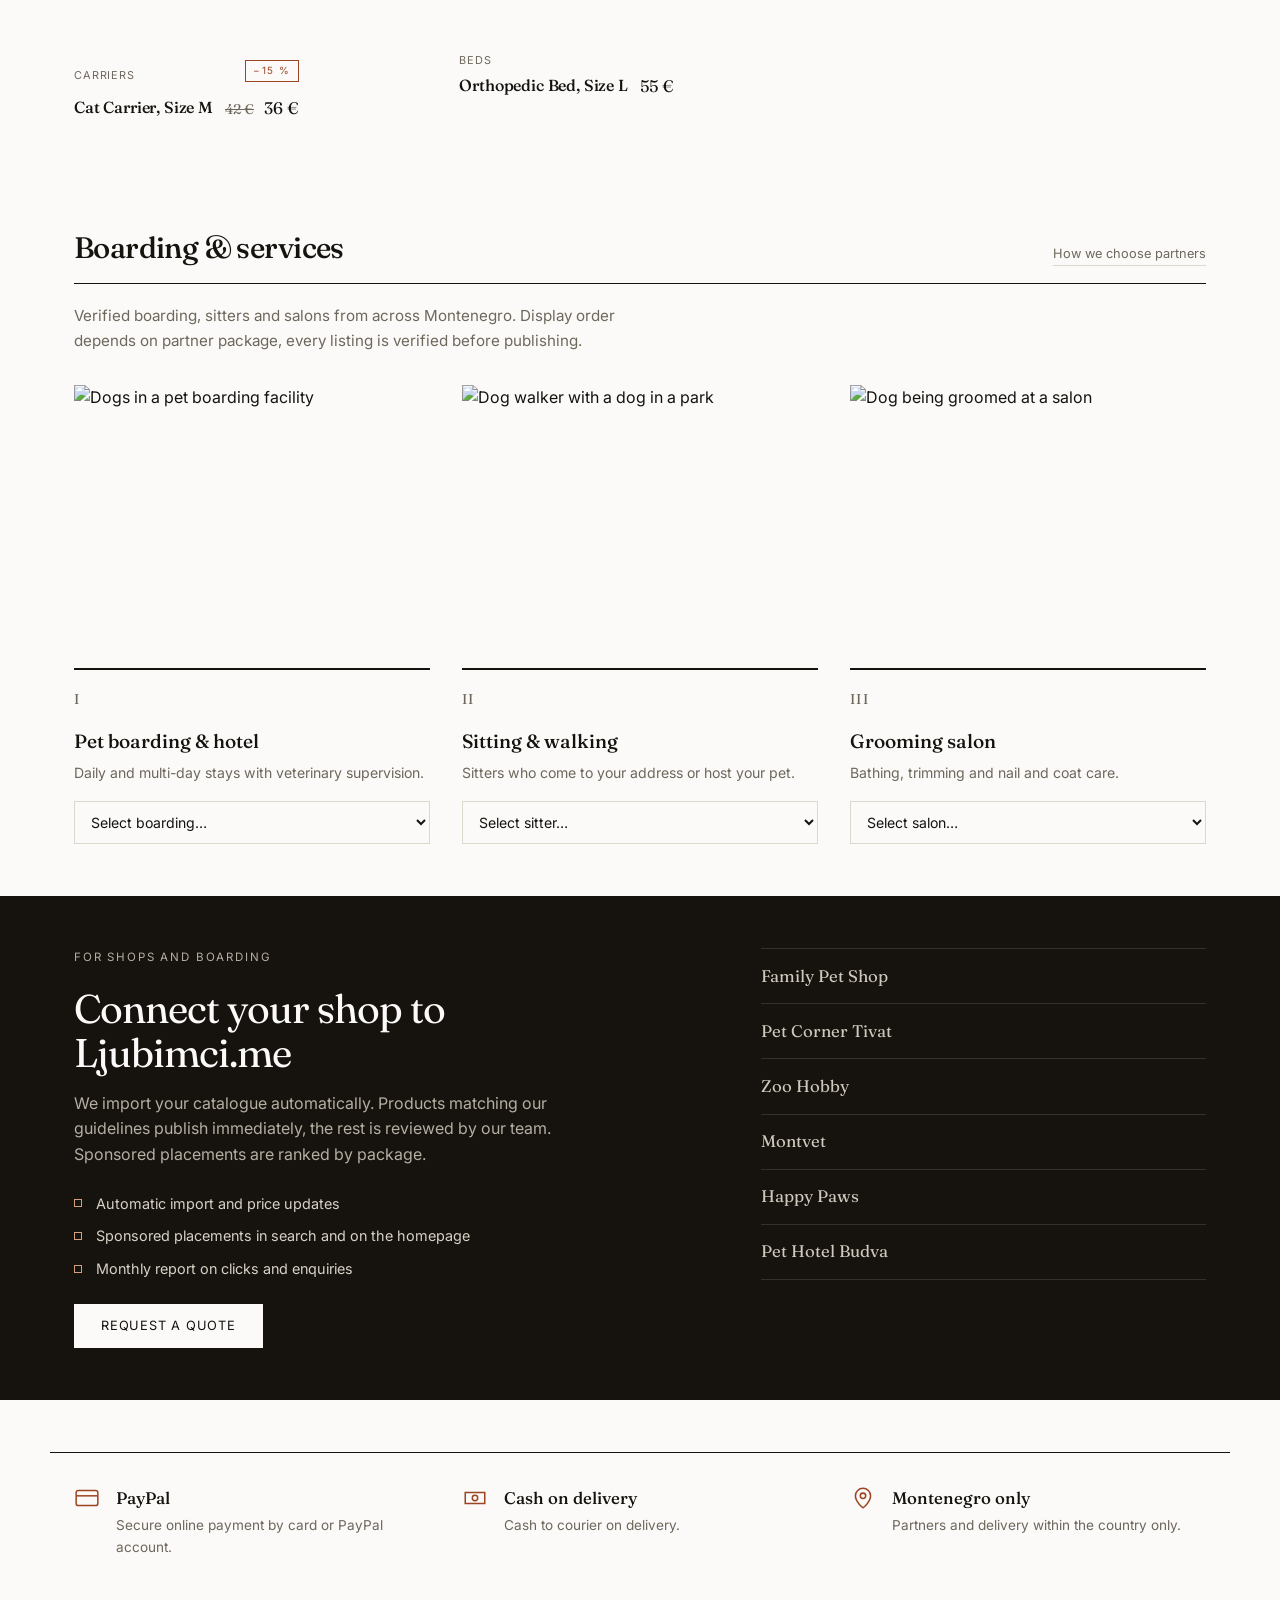
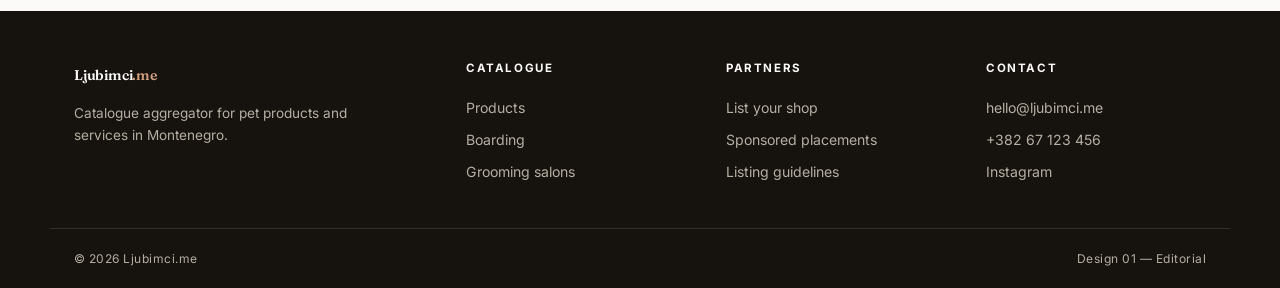
==== commit 46c01218: "Refine editorial, aurora, and bento design prototypes. Simplify editorial product cards, refresh aur" ====
--- a/designs/01-editorial/index.html
+++ b/designs/01-editorial/index.html
@@ -95,20 +95,10 @@
                 <span class="product__cat">Crates & carriers</span>
                 <span class="tag">Sponsored</span>
               </div>
-              <h3>Premium XL Transport Crate, aluminium frame</h3>
-              <p class="product__desc">Secure aluminium frame with double-lock door. Suitable for medium and large dogs up to 40 kg.</p>
-              <ul class="product__specs">
-                <li>Aluminium</li>
-                <li>Up to 40 kg</li>
-                <li>Available</li>
-              </ul>
-              <footer class="product__foot">
-                <div>
-                  <p class="byline">Pet Shop Podgorica · Toloska Forest</p>
-                  <p class="product__meta">PayPal · Delivery in Podgorica</p>
-                </div>
+              <div class="product__head">
+                <h3>Premium XL Transport Crate, aluminium frame</h3>
                 <p class="price">89 €</p>
-              </footer>
+              </div>
             </div>
           </a>
         </article>
@@ -120,20 +110,10 @@
                 <span class="product__cat">Crates</span>
                 <span class="tag">Sponsored</span>
               </div>
-              <h3>White Indoor Dog Crate</h3>
-              <p class="product__desc">Compact indoor crate for apartments. Removable tray, double-door access and foldable design.</p>
-              <ul class="product__specs">
-                <li>Indoor</li>
-                <li>Size L</li>
-                <li>Available</li>
-              </ul>
-              <footer class="product__foot">
-                <div>
-                  <p class="byline">Zoo Hobby · Podgorica</p>
-                  <p class="product__meta">Cash on delivery · Pick up in store</p>
-                </div>
+              <div class="product__head">
+                <h3>White Indoor Dog Crate</h3>
                 <p class="price">145 €</p>
-              </footer>
+              </div>
             </div>
           </a>
         </article>
@@ -142,20 +122,10 @@
             <img src="https://images.unsplash.com/photo-1558993457-4bc6ec2c3734?w=700&amp;h=700&amp;fit=crop" alt="Cat food">
             <div class="product__body">
               <span class="product__cat">Food</span>
-              <h3>Dry Cat Food, 3 kg</h3>
-              <p class="product__desc">Complete dry food for adult cats. Grain-free formula with vitamins and omega fatty acids.</p>
-              <ul class="product__specs">
-                <li>3 kg</li>
-                <li>Adult cats</li>
-                <li>Available</li>
-              </ul>
-              <footer class="product__foot">
-                <div>
-                  <p class="byline">Family Pet Shop · Podgorica</p>
-                  <p class="product__meta">Free delivery from 80 €</p>
-                </div>
+              <div class="product__head">
+                <h3>Dry Cat Food, 3 kg</h3>
                 <p class="price">24 €</p>
-              </footer>
+              </div>
             </div>
           </a>
         </article>
@@ -167,20 +137,10 @@
                 <span class="product__cat">Carriers</span>
                 <span class="tag tag--sale">−15 %</span>
               </div>
-              <h3>Cat Carrier, Size M</h3>
-              <p class="product__desc">Ventilated carrier for cats up to 8 kg. Airline approved for cabin travel.</p>
-              <ul class="product__specs">
-                <li>Size M</li>
-                <li>Up to 8 kg</li>
-                <li>Reduced</li>
-              </ul>
-              <footer class="product__foot">
-                <div>
-                  <p class="byline">Pet Corner Tivat · Tivat</p>
-                  <p class="product__meta">PayPal · Ships within 24 h</p>
-                </div>
+              <div class="product__head">
+                <h3>Cat Carrier, Size M</h3>
                 <p class="price"><s>42 €</s> 36 €</p>
-              </footer>
+              </div>
             </div>
           </a>
         </article>
@@ -189,20 +149,10 @@
             <img src="https://images.unsplash.com/photo-1562039479-3d5221c1511f?w=700&amp;h=700&amp;fit=crop" alt="Orthopedic bed">
             <div class="product__body">
               <span class="product__cat">Beds</span>
-              <h3>Orthopedic Bed, Size L</h3>
-              <p class="product__desc">Memory foam bed for large dogs. Removable washable cover with non-slip base.</p>
-              <ul class="product__specs">
-                <li>Size L</li>
-                <li>Orthopedic</li>
-                <li>Available</li>
-              </ul>
-              <footer class="product__foot">
-                <div>
-                  <p class="byline">Montvet · Podgorica</p>
-                  <p class="product__meta">PayPal · Delivery in 8 cities</p>
-                </div>
+              <div class="product__head">
+                <h3>Orthopedic Bed, Size L</h3>
                 <p class="price">55 €</p>
-              </footer>
+              </div>
             </div>
           </a>
         </article>
--- a/designs/01-editorial/styles.css
+++ b/designs/01-editorial/styles.css
@@ -313,10 +313,18 @@
   padding: 0.85rem 0;
   font-family: var(--serif);
   font-size: 1.05rem;
-  transition: color 0.25s, padding-inline 0.25s;
-}
-
-.cats__list a:hover { color: var(--rust); padding-inline: 0.35rem; }
+  transform: translateX(0);
+  transition:
+    color 0.35s cubic-bezier(0.4, 0, 0.2, 1),
+    transform 0.35s cubic-bezier(0.4, 0, 0.2, 1),
+    background-color 0.35s cubic-bezier(0.4, 0, 0.2, 1);
+}
+
+.cats__list a:hover {
+  color: var(--rust);
+  transform: translateX(0.35rem);
+  background-color: rgba(196, 112, 90, 0.06);
+}
 
 .cats__list span {
   font-family: var(--sans);
@@ -324,7 +332,10 @@
   color: var(--muted);
   letter-spacing: 0.1em;
   flex-shrink: 0;
-}
+  transition: color 0.35s cubic-bezier(0.4, 0, 0.2, 1);
+}
+
+.cats__list a:hover span { color: var(--rust); }
 
 .cats__list em {
   margin-left: auto;
@@ -332,7 +343,10 @@
   font-style: normal;
   font-size: 0.78rem;
   color: var(--muted);
-}
+  transition: color 0.35s cubic-bezier(0.4, 0, 0.2, 1), opacity 0.35s cubic-bezier(0.4, 0, 0.2, 1);
+}
+
+.cats__list a:hover em { color: var(--rust); opacity: 0.75; }
 
 .products {
   display: grid;
@@ -344,7 +358,7 @@
 
 .product img {
   width: 100%;
-  aspect-ratio: 3 / 4;
+  aspect-ratio: 4 / 3;
   object-fit: cover;
   filter: saturate(0.92);
   transition: filter 0.4s;
@@ -355,8 +369,8 @@
 .product__body {
   display: flex;
   flex-direction: column;
-  gap: 0.45rem;
-  padding-top: 0.9rem;
+  gap: 0.35rem;
+  padding-top: 0.65rem;
   flex: 1;
 }
 
@@ -377,55 +391,21 @@
 
 .tag--sale { color: var(--rust); border-color: var(--rust); }
 
+.product__head {
+  display: flex;
+  align-items: flex-start;
+  justify-content: space-between;
+  gap: 0.75rem;
+}
+
 .product h3 {
   font-family: var(--serif);
   font-weight: 500;
   font-size: 1rem;
   line-height: 1.3;
   letter-spacing: -0.01em;
-}
-
-.product__desc {
-  font-size: 0.8rem;
-  color: var(--muted);
-  line-height: 1.45;
-}
-
-.product__specs {
-  display: flex;
-  flex-wrap: wrap;
-  gap: 0.3rem;
-  margin-top: 0.15rem;
-}
-
-.product__specs li {
-  font-size: 0.68rem;
-  letter-spacing: 0.04em;
-  text-transform: uppercase;
-  border: 1px solid var(--line);
-  padding: 0.15rem 0.4rem;
-  color: var(--muted);
-}
-
-.product__specs li:last-child { color: var(--rust); border-color: #E8D4CB; }
-
-.product__foot {
-  display: flex;
-  align-items: flex-end;
-  justify-content: space-between;
-  gap: 0.75rem;
-  margin-top: auto;
-  padding-top: 0.75rem;
-  border-top: 1px solid var(--line);
-}
-
-.byline { font-size: 0.78rem; color: var(--muted); }
-
-.product__meta {
-  font-size: 0.72rem;
-  color: var(--muted);
-  margin-top: 0.15rem;
-  opacity: 0.85;
+  flex: 1;
+  min-width: 0;
 }
 
 .price {
@@ -433,6 +413,8 @@
   font-size: 1.05rem;
   white-space: nowrap;
   flex-shrink: 0;
+  line-height: 1.3;
+  padding-top: 0.05rem;
 }
 
 .price s { color: var(--muted); font-size: 0.88rem; margin-right: 0.35rem; }
